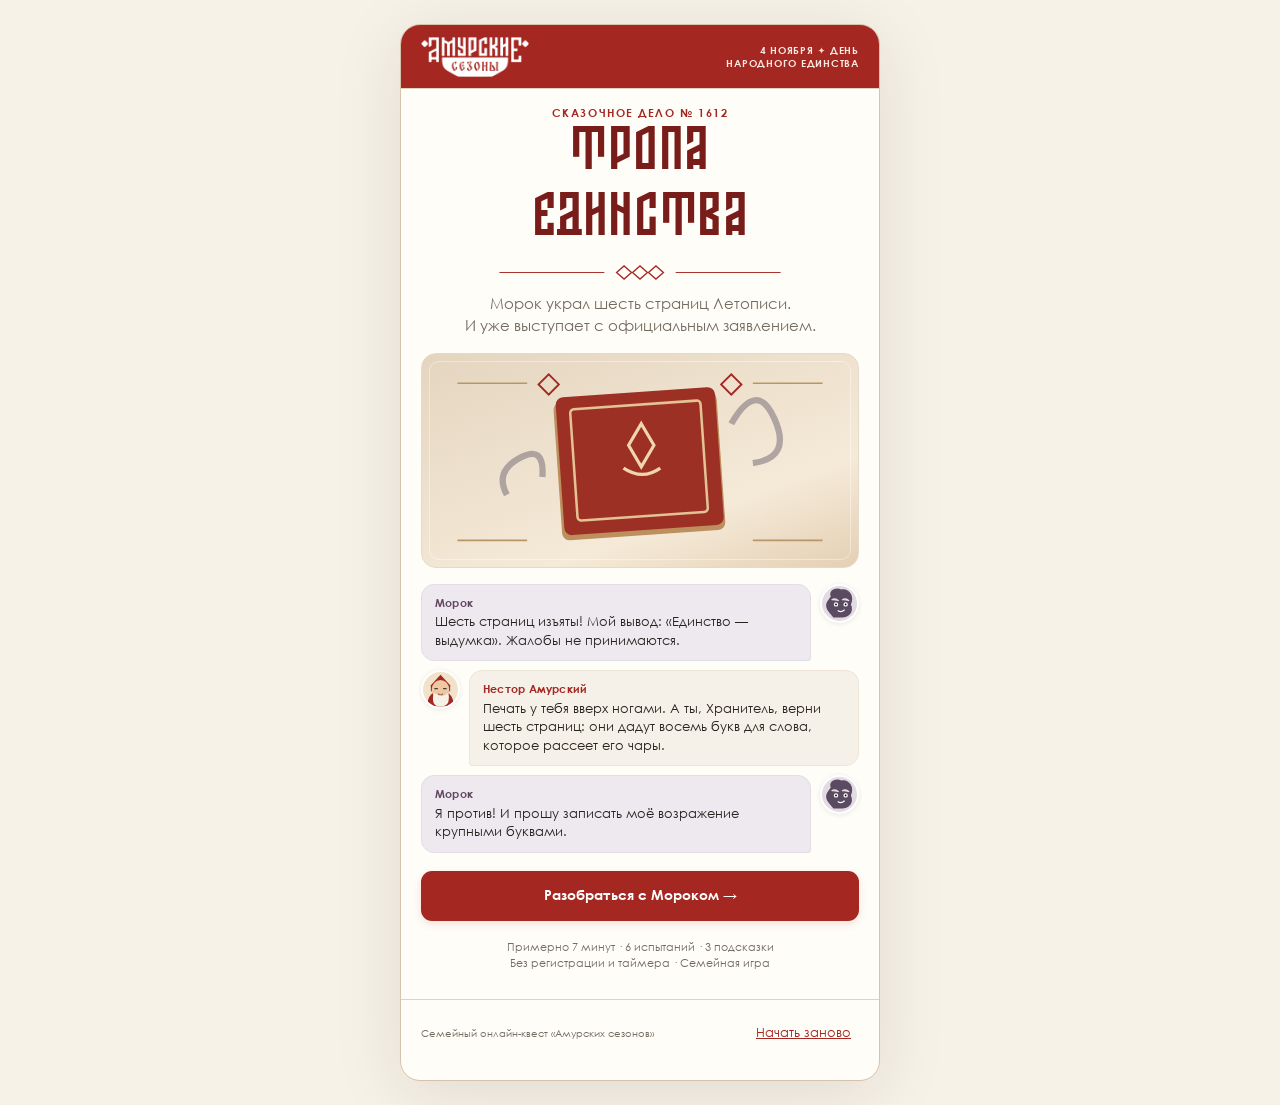
==== index.html @ e72172b2 "Тропа единства v2.2: игра, купон, сканер, сервер" ====
<!doctype html>
<html lang="ru">
<head>
  <meta charset="utf-8">
  <meta name="viewport" content="width=device-width,initial-scale=1,viewport-fit=cover">
  <meta name="theme-color" content="#a52721">
  <meta name="description" content="Тропа единства — сказочный онлайн-квест Амурских сезонов ко Дню народного единства">
  <meta name="referrer" content="no-referrer">
  <title>Тропа единства · Амурские сезоны</title>
  <link rel="preload" href="fonts/balkara.woff2" as="font" type="font/woff2" crossorigin>
  <link rel="stylesheet" href="styles.css?v=2.2">
  <link rel="icon" type="image/png" href="img/mark-red.png">
</head>
<body>
  <div class="site-shell">
    <header class="site-header">
      <img class="site-logo" src="img/mark-white.png" alt="Амурские сезоны" width="120" height="45">
      <div class="site-meta">4 НОЯБРЯ <span aria-hidden="true">✦</span> ДЕНЬ<br>НАРОДНОГО ЕДИНСТВА</div>
    </header>
    <main id="app" tabindex="-1" aria-live="off"></main>
    <footer class="site-footer">
      <span>Семейный онлайн-квест «Амурских сезонов»</span>
      <span class="footer-actions">
        <button type="button" id="my-coupon" class="footer-link" hidden>Мой купон</button>
        <button type="button" id="restart" class="footer-link">Начать заново</button>
      </span>
    </footer>
  </div>
  <script src="config.js?v=2.2"></script>
  <script src="api.js?v=2.2"></script>
  <script src="vendor/qrcode.js"></script>
  <script src="coupon.js?v=2.2"></script>
  <script src="app.js?v=2.2" defer></script>
</body>
</html>
---- styles.css ----
[hidden]{display:none!important}
@font-face{font-family:'Balkara';src:url(fonts/balkara.woff2) format('woff2');font-display:swap}
@font-face{font-family:'Century Gothic Web';src:url(fonts/cg.woff2) format('woff2');font-weight:400;font-display:swap}
@font-face{font-family:'Century Gothic Web';src:url(fonts/cg-bold.woff2) format('woff2');font-weight:700 900;font-display:swap}
@font-face{font-family:'Zarubka';src:url(fonts/zarubka.woff2) format('woff2');font-display:swap}
:root {
  --red:#a52721; --red-dark:#781d19; --gold:#bb8d45; --ink:#29231f; --muted:#746a60;
  --paper:#fffdf8; --cream:#f7f2e8; --cream-dark:#eae1d3; --border:#ded2c2;
  --fog:#342c37; --ok:#27664b; --warn:#a95b2c;
  --display:'Balkara',Georgia,'Times New Roman',serif; --accent:'Zarubka','Balkara',Georgia,serif; --body:'Century Gothic Web','Century Gothic',system-ui,-apple-system,'Segoe UI',Arial,sans-serif;
}
* {box-sizing:border-box}
html {background:var(--cream);scroll-behavior:smooth}
body {margin:0;color:var(--ink);font-family:var(--body);font-size:16px;line-height:1.47}
button {font:inherit;cursor:pointer}
button:focus-visible,a:focus-visible {outline:3px solid var(--gold);outline-offset:3px}
.site-shell{width:min(100%,480px);min-height:100dvh;background:var(--paper);margin:0 auto;box-shadow:0 12px 70px #2117091a;display:flex;flex-direction:column}
.site-header{padding:12px 20px 11px;background:var(--red);color:#fff;display:flex;align-items:center;justify-content:space-between;gap:12px;border-bottom:1px solid var(--border)}
.site-brand{display:flex;align-items:center;gap:8px;font-weight:900;line-height:.94;font-size:12px;letter-spacing:.08em;color:var(--red)}
.brand-glyph{font-family:var(--display);font-size:29px;line-height:1;transform:rotate(45deg)}
.site-meta{font-size:9.5px;line-height:1.35;text-align:right;letter-spacing:.08em;font-weight:700;color:#fbe9e2}
.site-meta span{color:#ffd9c9}
.site-logo{height:40px;width:auto;display:block}
#app{flex:1;display:flex;flex-direction:column;padding:0 20px 22px;min-width:0}
.site-footer{border-top:1px solid var(--border);padding:12px 20px 24px;display:flex;align-items:center;justify-content:space-between;gap:12px;font-size:10px;color:var(--muted);line-height:1.3}
.footer-link{background:none;border:none;color:var(--red);font-size:13px;text-decoration:underline;padding:12px 8px;min-height:44px;white-space:nowrap}
.footer-actions{display:flex;gap:4px;flex-wrap:wrap;justify-content:flex-end}
.eyebrow{font-size:11px;letter-spacing:.14em;text-transform:uppercase;color:var(--red);font-weight:800}
.display{font-family:var(--display);line-height:1.06;letter-spacing:-.035em;font-size:clamp(34px,10vw,52px);margin:0;font-weight:700}
.subheading{font-family:var(--display);font-size:30px;line-height:1.13;letter-spacing:-.025em;margin:5px 0 0}
.lead{font-size:15px;color:var(--muted);margin:0;line-height:1.5}
.ornament{width:100%;height:15px;display:block;margin:12px auto;color:var(--red)}
.illustration{width:100%;height:170px;position:relative;overflow:hidden;border-radius:15px;background:linear-gradient(160deg,#e4d5bf,#f5ead8 70%,#e4cfb3);display:flex;align-items:center;justify-content:center;border:1px solid #e7d9c7}
.illustration svg{height:100%;width:100%;object-fit:contain;display:block}
.illustration:after{content:"";position:absolute;inset:7px;border:1px solid #ffffff66;border-radius:10px;pointer-events:none}
.intro{padding-top:16px;display:flex;flex-direction:column;gap:16px;animation:rise .25s ease-out}
.intro-top{text-align:center}
.intro .illustration{height:215px}
.intro .display{color:var(--red-dark);font-size:clamp(42px,12vw,62px)}
.story{display:flex;flex-direction:column;gap:9px}
.line{display:flex;align-items:flex-start;gap:9px}
.line.morok{flex-direction:row-reverse}
.avatar{width:39px;height:39px;flex:0 0 39px;display:grid;place-items:center;border-radius:50%;background:#f1e2c9;border:2px solid #fff;box-shadow:0 1px 5px #2b211218;overflow:hidden}
.avatar.morok{background:#e2dbe2}
.avatar svg{width:100%;height:100%}
.bubble{padding:10px 13px;background:#f5f0e8;border:1px solid #eee4d8;border-radius:13px 13px 13px 3px;flex:1;min-width:0;font-size:13px;line-height:1.42}
.morok .bubble{background:#ede9ef;border-color:#e3dce6;border-radius:13px 13px 3px 13px}
.bubble strong{font-size:11px;letter-spacing:.02em;display:block;margin-bottom:3px;color:var(--red)}
.morok .bubble strong{color:#614661}
.stage-head{padding:17px 0 11px}
.progress-row{display:flex;align-items:center;justify-content:space-between;gap:9px;margin-bottom:11px}
.progress-note{font-size:11px;font-weight:800;color:var(--red);letter-spacing:.09em}
.feathers{display:flex;align-items:center;gap:5px;font-weight:800;color:var(--red);font-size:12px}
.feather-icon{font-size:16px;line-height:1}
.track{height:6px;background:#eee4d5;border-radius:4px;overflow:hidden;display:flex;gap:3px}
.track span{height:100%;flex:1;background:#ddd1c4;transition:background .2s}
.track span.done{background:var(--red)}
.stage-title{font-family:var(--display);font-size:28px;line-height:1.12;margin:12px 0 10px;letter-spacing:-.03em;color:var(--red-dark)}
.game-stage{display:flex;flex-direction:column;gap:12px;animation:rise .24s ease-out}
.game-stage .illustration{height:136px}
.question-panel{padding:16px;background:#fffdf8;border:1px solid var(--border);border-radius:16px;display:flex;flex-direction:column;gap:12px}
.question-heading{font-size:17px;font-weight:800;line-height:1.34;margin:0}
.question-help{font-size:12px;color:var(--muted);line-height:1.4;margin:-4px 0 0}
.choices{display:flex;flex-direction:column;gap:8px}
.choice{padding:12px 14px;text-align:left;border:1.5px solid #d9c9b9;background:white;border-radius:11px;min-height:50px;color:var(--ink);display:flex;align-items:center;justify-content:space-between;gap:12px;line-height:1.35;font-size:14px;transition:background .12s,border-color .12s,transform .12s}
.choice:active,.tile:active{transform:scale(.985)}
.choice:hover:not(:disabled){border-color:var(--red)}
.choice:disabled{cursor:default;opacity:.52}
.choice.selected{background:#f6e6df;border-color:var(--red)}
.choice.correct{background:#eaf3ec;border-color:#77a38a;opacity:1}
.choice .index{font-size:11px;font-weight:800;color:var(--red);flex:0 0 17px}
.choice-text{flex:1}
.choice .endmark{font-weight:800;color:var(--red);font-size:19px}
.choice.correct .endmark{color:var(--ok)}
.feedback{padding:12px 13px;border-radius:11px;background:#f6ede0;border:1px solid #efdfc8;display:flex;flex-direction:column;gap:5px;animation:rise .14s ease-out}
.feedback.success{background:#edf5ec;border-color:#cce3ce}
.feedback.error{background:#f9eee9;border-color:#e7c5b7}
.feedback strong{font-size:14px;color:var(--red-dark)}
.feedback.success strong{color:var(--ok)}
.feedback p{font-size:13px;line-height:1.48;margin:0}
.feedback .mock{font-style:italic;color:#5d4b5a}
.action-bar{display:flex;gap:9px;align-items:center;margin:2px 0 0}
.primary,.secondary{border-radius:11px;padding:14px 16px;min-height:50px;border:1.5px solid transparent;line-height:1.2;font-weight:800;text-align:center;font-size:14px}
.primary{background:var(--red);color:white;box-shadow:0 3px 8px #a5272122;flex:1}
.primary:hover{background:var(--red-dark)}
.secondary{background:transparent;border-color:#c9ac98;color:var(--red-dark)}
.primary:disabled,.secondary:disabled{opacity:.4;cursor:not-allowed}
.hint{display:flex;align-items:center;justify-content:center;gap:6px;background:#faf5e7;color:#815920;border-color:#d6bb84;padding:11px 13px;min-height:48px}
.hint:disabled{opacity:.45}
.hint-note{font-size:12px;color:#8c6839;text-align:center;margin:0}
.chips{display:flex;flex-wrap:wrap;gap:7px}
.chip{border:1px solid var(--border);background:#fbf5eb;border-radius:9px;min-height:43px;padding:7px 10px;font-size:14px;font-weight:700;color:var(--ink)}
.chip:disabled{opacity:.25;cursor:not-allowed}
.chip.done{background:#e9f2eb;border-color:#8ab09b;color:var(--ok);opacity:1}
.timeline-picks{display:flex;gap:5px;min-height:38px;align-items:center}
.timeline-dot{flex:1;padding:8px 4px;background:#ede5d9;border-radius:8px;text-align:center;font-size:11px;min-width:0}
.timeline-dot.done{background:#e5efe5;color:var(--ok)}
.letters-line{display:flex;gap:5px;justify-content:center;align-items:center;flex-wrap:wrap}
.letter-tile{width:43px;height:53px;display:grid;place-items:center;background:#fff;border:1.5px solid #d2b7a1;border-radius:8px;font-size:24px;font-family:var(--display);font-weight:700;color:var(--red-dark)}
.letter-tile.removed{opacity:.25;text-decoration:line-through}
.letter-tile:disabled{cursor:default}
.letter-tile.correct{border-color:var(--ok);background:#e6f1e9}
.pairs{display:grid;grid-template-columns:1fr 1fr;gap:9px}
.pair-col{display:flex;flex-direction:column;gap:8px}
.pair-col .choice{min-height:61px;font-size:12px;padding:9px 10px}
.pair-col .choice.selected{background:#fbe5df}
.pair-col .choice.correct{background:#e9f1e9}
.pair-legend{font-size:11px;color:var(--muted);font-weight:800;letter-spacing:.02em}
.final-letters{display:grid;grid-template-columns:repeat(4,minmax(0,1fr));gap:7px}
.final-slot{height:48px;background:#f5efe5;border-bottom:2px solid var(--red);display:grid;place-items:center;border-radius:7px 7px 0 0;font-family:var(--display);font-weight:800;font-size:25px}
.final-slot.filled{background:#f3e4d8}
.final-options{display:grid;grid-template-columns:repeat(4,minmax(0,1fr));gap:8px}
.final-options .choice{font-family:var(--display);font-size:23px;font-weight:700;justify-content:center;padding:8px;min-height:54px}
.reveal-tags{display:flex;gap:5px;flex-wrap:wrap;justify-content:center}
.tag{padding:5px 8px;border-radius:7px;background:#f0e3d6;font-weight:800;color:var(--red-dark);font-size:12px}
.ending{padding-top:24px;display:flex;flex-direction:column;gap:15px;animation:rise .2s ease-out}
.ending .illustration{height:220px}
.medal{font-family:var(--display);font-size:66px;color:var(--gold);line-height:1;text-align:center}
.certificate{padding:18px 0;display:flex;flex-direction:column;gap:16px;animation:rise .2s ease-out}
.certificate-paper{padding:26px 18px;border:2px solid var(--red);outline:1px solid #d3b9a0;outline-offset:-9px;background:linear-gradient(125deg,#fffdf7,#f8f0e2);display:flex;flex-direction:column;gap:14px;text-align:center}
.certificate-paper .display{font-size:35px;color:var(--red-dark)}
.certificate-word{font-family:var(--display);letter-spacing:.14em;color:var(--red-dark);font-size:28px;font-weight:800}
.seal{font-size:34px;color:var(--red);line-height:1}
.rank{font-family:var(--display);font-size:23px;font-weight:700;color:var(--red-dark);line-height:1.1}
.coupon-demo{padding:16px;background:#f4eee6;border:1px dashed #af9884;border-radius:12px;text-align:center;display:flex;flex-direction:column;gap:8px}
.coupon-demo strong{color:var(--red-dark)}
.gift-grid{display:grid;grid-template-columns:1fr 1fr;gap:8px}
.gift-demo{background:white;border:1px solid var(--border);border-radius:10px;padding:12px 9px;min-height:76px;text-align:left;display:flex;flex-direction:column;gap:4px}
.gift-demo strong{font-size:13px}
.gift-demo span{font-size:11px;color:var(--muted)}
.source-link{color:var(--red-dark);font-size:12px}
.bottom-caption{text-align:center;color:var(--muted);font-size:11px;margin:2px 0 0}
@keyframes rise{from{opacity:0;transform:translateY(6px)}to{opacity:1;transform:translateY(0)}}
@media (max-width:350px){#app{padding-left:13px;padding-right:13px}.site-header{padding-left:15px;padding-right:15px}.question-panel{padding:13px}.letter-tile{width:38px;height:47px}.bubble{padding:9px 10px}}
@media(min-width:650px){body{padding:24px 0}.site-shell{border:1px solid #d7c3ab;border-radius:20px;min-height:calc(100dvh - 48px);overflow:hidden}#app{padding-bottom:28px}}
@media(prefers-reduced-motion:reduce){*,*:before,*:after{animation:none!important;transition:none!important;scroll-behavior:auto!important}}
@media print{body{background:white!important}.site-header,.site-footer,.not-print,.coupon-demo,#coupon-slot{display:none!important}.site-shell{box-shadow:none;border:0}.certificate-paper{min-height:70vh;justify-content:center}#app{padding:0}}
/* Мобильная плотность: история остаётся видимой, но не оттесняет ответы вниз. */
.game-stage{gap:8px}
.game-stage .illustration{height:85px}
.stage-title{font-size:25px;margin:4px 0 5px}
.game-stage .story{gap:5px}
.game-stage .avatar{width:31px;height:31px;flex-basis:31px}
.game-stage .bubble{padding:7px 10px;font-size:12.5px;line-height:1.35}
.game-stage .bubble strong{font-size:10px;margin-bottom:2px}
.question-panel{padding:13px;gap:8px}
.question-heading{font-size:16px}
.question-help{font-size:11.5px}
.choices{gap:6px}
.choice{padding:10px 12px;min-height:47px;font-size:13.5px}
.pair-col .choice{min-height:57px;font-size:12px;padding:9px 8px}

/* Редакция v2: сюжетные мини-акценты и крупные варианты на малых экранах */
.morok-mood{margin-top:7px;text-align:right;color:#6a526b;font-size:10.5px;font-weight:700;letter-spacing:.01em}
.morok-plan{font-size:12px;padding:8px 10px;border-left:3px solid #79617b;background:#f1edf2;border-radius:4px 9px 9px 4px;color:#5d4b60;line-height:1.35}
.morok-plan span{font-weight:850}
.soft-note{opacity:.75}
.festival-step{display:flex;flex-direction:column;gap:9px}
.festival-count{font-size:10px;letter-spacing:.12em;color:var(--muted);font-weight:900}
.festival-name{font-family:var(--display);color:var(--red-dark);font-size:25px;line-height:1.18;font-weight:750;background:#f7eadc;border:1px solid #e9d6bf;border-radius:11px;padding:12px;text-align:center}
.festival-step .choice{min-height:50px;font-size:13px}
.festival-found{display:flex;gap:6px;flex-wrap:wrap}
.festival-found span{font-size:10px;background:#efebe4;color:#766c62;border-radius:30px;padding:5px 7px}
.festival-found span.found{background:#e4f0e4;color:#266447}
.festival-done{padding:22px;text-align:center;background:#e4f0e4;border-radius:12px;font-weight:850}
@media(max-width:350px){.morok-plan{font-size:11px}.festival-step .choice{font-size:12.5px}}

/* ===== v2.2: бренд-шрифты ===== */
.display,.intro .display{font-family:var(--accent);letter-spacing:.01em;font-weight:400}
.certificate-word{font-family:var(--accent);font-weight:400}
.stage-title,.subheading,.rank,.festival-name{letter-spacing:0;font-weight:400}
/* ===== v2.2: низкие экраны — ответы выше сгиба ===== */
@media (max-height:720px){.game-stage .illustration{display:none}}
/* ===== v2.2: подарочный купон ===== */
.coupon-box{padding:18px 16px;background:#fff;border:2px solid var(--red);border-radius:14px;text-align:center;display:flex;flex-direction:column;gap:10px;align-items:stretch}
.coupon-box p{margin:0}
.coupon-title{font-family:var(--display);font-weight:400;font-size:26px;line-height:1.1;color:var(--red-dark)}
.coupon-lead{font-weight:700;color:var(--ink)}
.coupon-qr{background:#fff;padding:6px;margin:0 auto;width:min(100%,270px)}
.coupon-qr svg{width:100%;height:auto;display:block}
.coupon-code{font:700 24px/1.1 ui-monospace,'SFMono-Regular',Menlo,Consolas,monospace;letter-spacing:.14em;color:var(--ink)}
.coupon-sub{font-size:13.5px;color:var(--muted)}
.coupon-rules{font-size:14px;font-weight:700;color:var(--red-dark);background:#fbefe9;border-radius:9px;padding:8px}
.coupon-warn{font-size:14px;color:#7a2a12;background:#fbefe0;border:1px solid #efcfae;border-radius:9px;padding:10px}
.coupon-fine{font-size:11.5px;color:var(--muted)}
.gift-grid{display:grid;grid-template-columns:1fr 1fr;gap:8px}
.gift-card{background:var(--cream);border:1px solid var(--border);border-radius:10px;padding:10px 9px;text-align:left;display:flex;flex-direction:column;gap:3px}
.gift-card strong{font-size:13px;color:var(--red-dark);line-height:1.2}
.gift-card span{font-size:12.5px;color:var(--ink)}
.coupon-done{border-color:var(--ok);background:#f2f8f4}
.coupon-done .coupon-title{color:var(--ok)}
.coupon-stamp{width:64px;height:64px;margin:0 auto;border-radius:50%;background:var(--ok);color:#fff;font-size:36px;line-height:64px;font-weight:800}
.coupon-spinner{width:34px;height:34px;margin:4px auto;border:3px solid #ead6c9;border-top-color:var(--red);border-radius:50%;animation:spin 1s linear infinite}
@keyframes spin{to{transform:rotate(360deg)}}
.coupon-demo{background:#f4eee6;border:1px dashed #af9884}
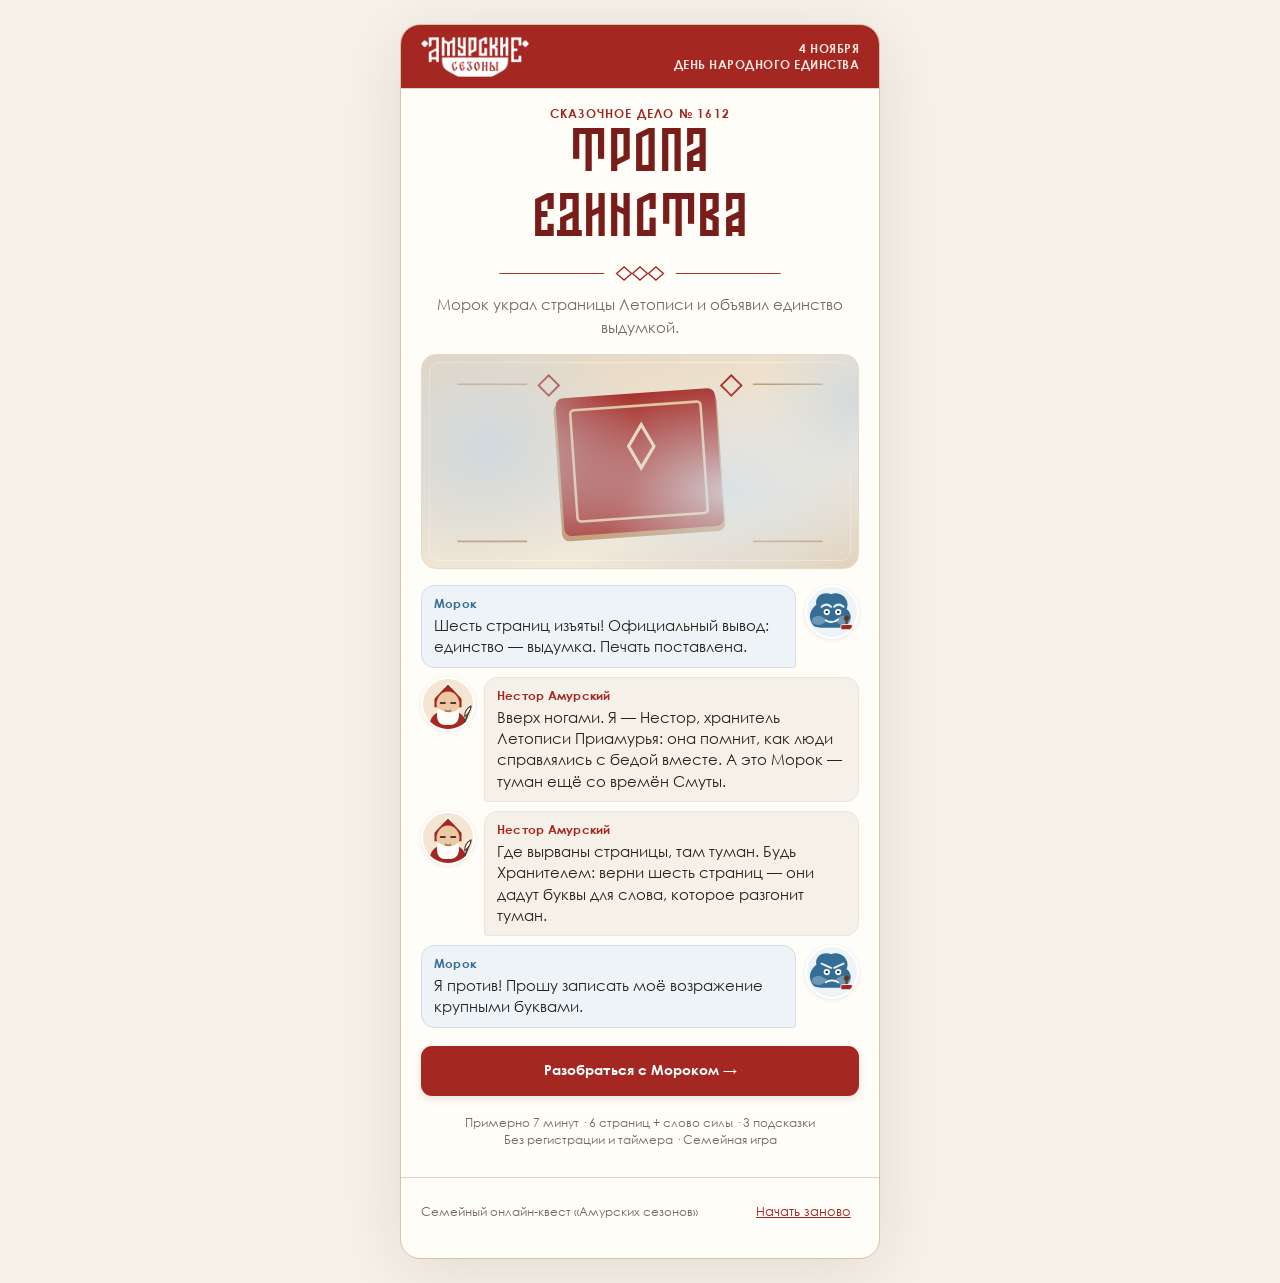
==== commit 5b296aa8: "v2.3: правки по режиссуре и дизайну" ====
--- a/index.html
+++ b/index.html
@@ -8,28 +8,36 @@
   <meta name="referrer" content="no-referrer">
   <title>Тропа единства · Амурские сезоны</title>
   <link rel="preload" href="fonts/balkara.woff2" as="font" type="font/woff2" crossorigin>
-  <link rel="stylesheet" href="styles.css?v=2.2">
+  <link rel="stylesheet" href="styles.css?v=2.3">
+  <meta property="og:title" content="Тропа единства — онлайн-квест «Амурских сезонов»">
+  <meta property="og:description" content="Помоги Нестору вернуть страницы Летописи и разогнать туман Морока. Семейная игра ко Дню народного единства.">
+  <meta property="og:image" content="https://umbra-humbra.github.io/tropa/img/og.png">
+  <meta property="og:image:width" content="1200">
+  <meta property="og:image:height" content="630">
+  <meta property="og:type" content="website">
+  <meta property="og:url" content="https://umbra-humbra.github.io/tropa/">
+  <meta name="twitter:card" content="summary_large_image">
   <link rel="icon" type="image/png" href="img/mark-red.png">
 </head>
 <body>
   <div class="site-shell">
     <header class="site-header">
       <img class="site-logo" src="img/mark-white.png" alt="Амурские сезоны" width="120" height="45">
-      <div class="site-meta">4 НОЯБРЯ <span aria-hidden="true">✦</span> ДЕНЬ<br>НАРОДНОГО ЕДИНСТВА</div>
+      <div class="site-meta">4 НОЯБРЯ<br>ДЕНЬ НАРОДНОГО ЕДИНСТВА</div>
     </header>
     <main id="app" tabindex="-1" aria-live="off"></main>
     <footer class="site-footer">
-      <span>Семейный онлайн-квест «Амурских сезонов»</span>
+      <span>Семейный онлайн-квест «Амурских сезонов»</span>
       <span class="footer-actions">
         <button type="button" id="my-coupon" class="footer-link" hidden>Мой купон</button>
         <button type="button" id="restart" class="footer-link">Начать заново</button>
       </span>
     </footer>
   </div>
-  <script src="config.js?v=2.2"></script>
-  <script src="api.js?v=2.2"></script>
+  <script src="config.js?v=2.3"></script>
+  <script src="api.js?v=2.3"></script>
   <script src="vendor/qrcode.js"></script>
-  <script src="coupon.js?v=2.2"></script>
-  <script src="app.js?v=2.2" defer></script>
+  <script src="coupon.js?v=2.3"></script>
+  <script src="app.js?v=2.3" defer></script>
 </body>
 </html>
--- a/styles.css
+++ b/styles.css
@@ -193,3 +193,83 @@
 .coupon-spinner{width:34px;height:34px;margin:4px auto;border:3px solid #ead6c9;border-top-color:var(--red);border-radius:50%;animation:spin 1s linear infinite}
 @keyframes spin{to{transform:rotate(360deg)}}
 .coupon-demo{background:#f4eee6;border:1px dashed #af9884}
+
+/* ===== v2.3: правки по режиссуре и дизайну (29.10.2026) ===== */
+:root{--olive:#837F36;--winter:#346D95;--winter-light:#9FBBCD;--winter-bg:#edf3f7}
+/* Кегли: служебное ≥12 px, реплики героев 14–15 px */
+.site-meta{font-size:12px;letter-spacing:.04em;line-height:1.3}
+.site-footer{font-size:12px}
+.eyebrow{font-size:12px;letter-spacing:.1em}
+.eyebrow.center,.center{text-align:center}
+.bubble,.game-stage .bubble{font-size:15px;line-height:1.42;padding:9px 12px}
+.bubble strong,.game-stage .bubble strong{font-size:12px}
+.game-stage .avatar{width:36px;height:36px;flex-basis:36px}
+.story-big .avatar{width:54px;height:54px;flex-basis:54px}
+.question-help{font-size:13px}
+.feedback p{font-size:14px}
+.bottom-caption{font-size:12px}
+/* Морок — зимняя палитра (холодный туман) */
+.avatar.morok{background:var(--winter-bg)}
+.morok .bubble{background:var(--winter-bg);border-color:#cfdfe9}
+.morok .bubble strong{color:var(--winter)}
+.avatar.nestor{background:#f5e6d3}
+/* Фирменные акцидентные шрифты — только родное начертание */
+.stage-title,.subheading,.rank,.festival-name,.cert-title,.coupon-title{font-weight:400!important}
+.subheading{color:var(--red-dark)}
+.cert-title{font-family:var(--display);font-size:38px;line-height:1.05;color:var(--red-dark)}
+/* Буквы-фишки — Century Gothic Bold: у Balkara «Е» похожа на «Є» */
+.letter-tile,.final-slot,.final-options .choice{font-family:var(--body)!important;font-weight:700!important}
+.final-letters{grid-template-columns:repeat(8,minmax(0,1fr));gap:4px}
+.final-slot{height:44px;font-size:22px}
+.final-options{grid-template-columns:repeat(4,minmax(0,1fr))}
+/* Значки */
+.ico{width:18px;height:18px;display:inline-block;vertical-align:-3px}
+.ico-d{width:8px;height:8px;display:inline-block;vertical-align:1px;margin:0 6px}
+.seal-ico{width:44px;height:44px;color:var(--red);display:block}
+.seal .seal-ico{width:56px;height:56px;margin:0 auto}
+.feathers .ico{width:17px;height:17px}
+/* Собранные буквы */
+.collected{display:flex;gap:4px;margin-top:9px;align-items:center}
+.collected span{flex:1;height:26px;border-radius:6px;background:#efe6da;display:grid;place-items:center;font-weight:700;color:var(--red-dark);font-size:14px}
+.collected span.got{background:#f6e3dc;border:1px solid #e3b9ab}
+.collected .got-seal{flex:0 0 28px;background:none;border:0}
+.collected .got-seal .seal-ico{width:26px;height:26px}
+/* Орнаментальная лента вместо мелкой картинки на игровых страницах */
+.band{position:relative;height:44px;border-radius:10px;overflow:hidden;background:#fbf4ea}
+.band svg{width:100%;height:100%;display:block}
+.game-stage .illustration{height:150px}
+/* Туман: держится, пока страница не восстановлена */
+.fogged{position:relative}
+.fogged::before{content:"";position:absolute;inset:-20%;z-index:2;pointer-events:none;background:radial-gradient(closest-side at 25% 45%,#cfd9e0ee,transparent),radial-gradient(closest-side at 65% 60%,#d8e0e6dd,transparent),radial-gradient(closest-side at 85% 30%,#cdd7dfcc,transparent);animation:drift 9s ease-in-out infinite alternate}
+@keyframes drift{from{transform:translateX(-4%)}to{transform:translateX(4%)}}
+@media(max-height:720px){.game-stage .illustration{display:block;height:110px}}
+/* Варианты без номеров; подсказка во всю ширину */
+.choice .index{display:none}
+.action-bar .hint{flex:1}
+.timeline-dot{font-size:13px;font-weight:700}
+/* Успех — летний оливковый */
+.feedback.success{background:#f3f3e6;border-color:#d8d6ae}
+.feedback.success strong{color:var(--olive);font-size:15px}
+.reward{display:flex;align-items:center;gap:10px;flex-wrap:wrap;font-size:13px;color:var(--muted)}
+.reward .seal-ico{width:38px;height:38px}
+.answer-word{font-weight:700;letter-spacing:.12em;font-size:18px;color:var(--ink)}
+.answer-word mark{background:none;color:var(--red);font-size:22px}
+.mock-line{display:flex;gap:8px;align-items:flex-start}
+.mock-line .avatar{width:32px;height:32px;flex:0 0 32px}
+.mock-line p{font-style:italic;color:#2d4b62}
+.sealed{align-items:center;text-align:center}
+.sealed .reward{justify-content:center;flex-direction:column}
+.sealed .seal-ico{width:56px;height:56px}
+/* Торжественные экраны — по центру */
+.ending{text-align:center}
+.ending .bubble{text-align:left}
+.cert-mark{width:120px;height:auto;margin:6px auto 0;display:block}
+.certificate-paper .seal{color:var(--red)}
+.coupon-stamp svg{width:36px;height:36px;color:#fff;vertical-align:middle}
+@media(max-width:350px){.final-slot{height:40px;font-size:19px}.story-big .avatar{width:44px;height:44px;flex-basis:44px}.bubble,.game-stage .bubble{font-size:14px}.site-meta{font-size:11px}}
+@media(prefers-reduced-motion:reduce){.fogged::before{animation:none}}
+@media print{.fogged::before{display:none}}
+/* v2.3: низкие экраны — ответы на первом экране */
+.stage-head{padding:14px 0 8px}
+.collected{margin-top:0}
+@media(max-height:760px){.game-stage .band{display:none}.game-stage .bubble{font-size:14px;line-height:1.38;padding:8px 11px}.collected span{height:22px;font-size:13px}.stage-title{font-size:23px}}
